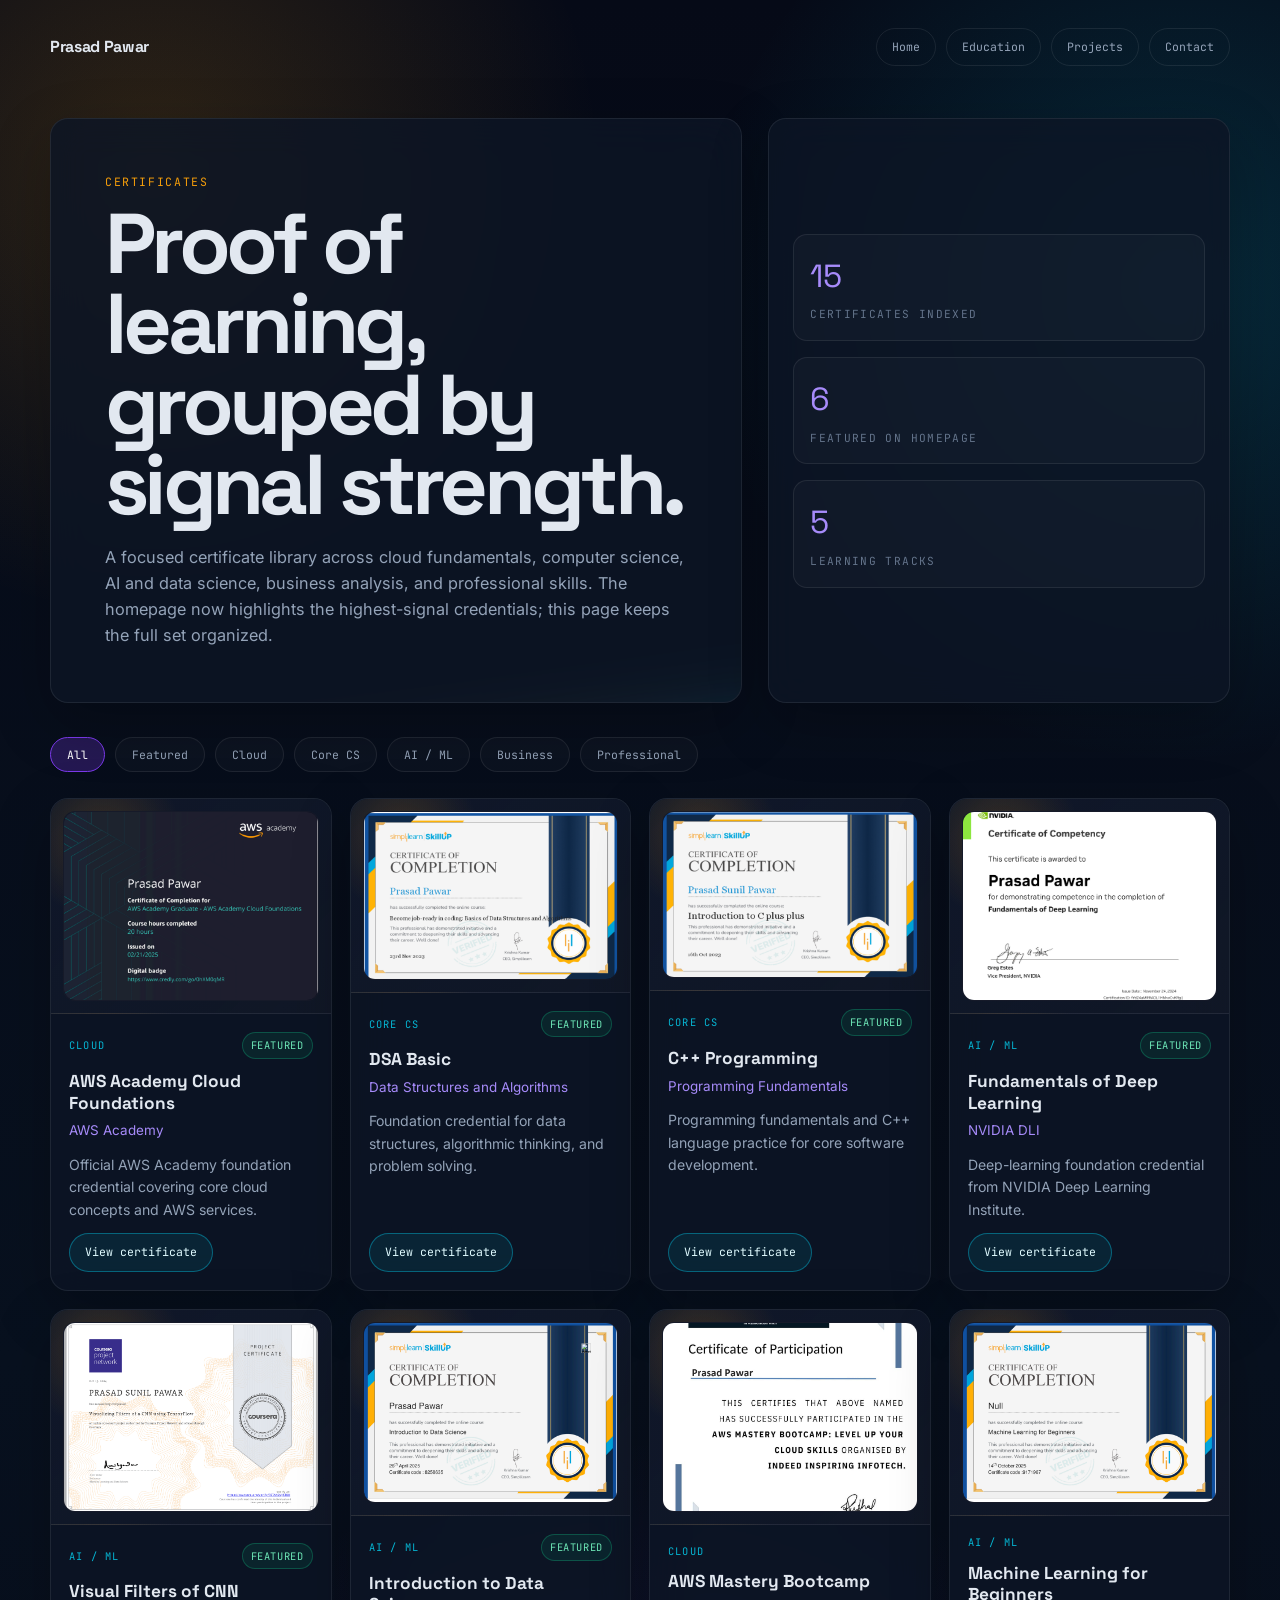
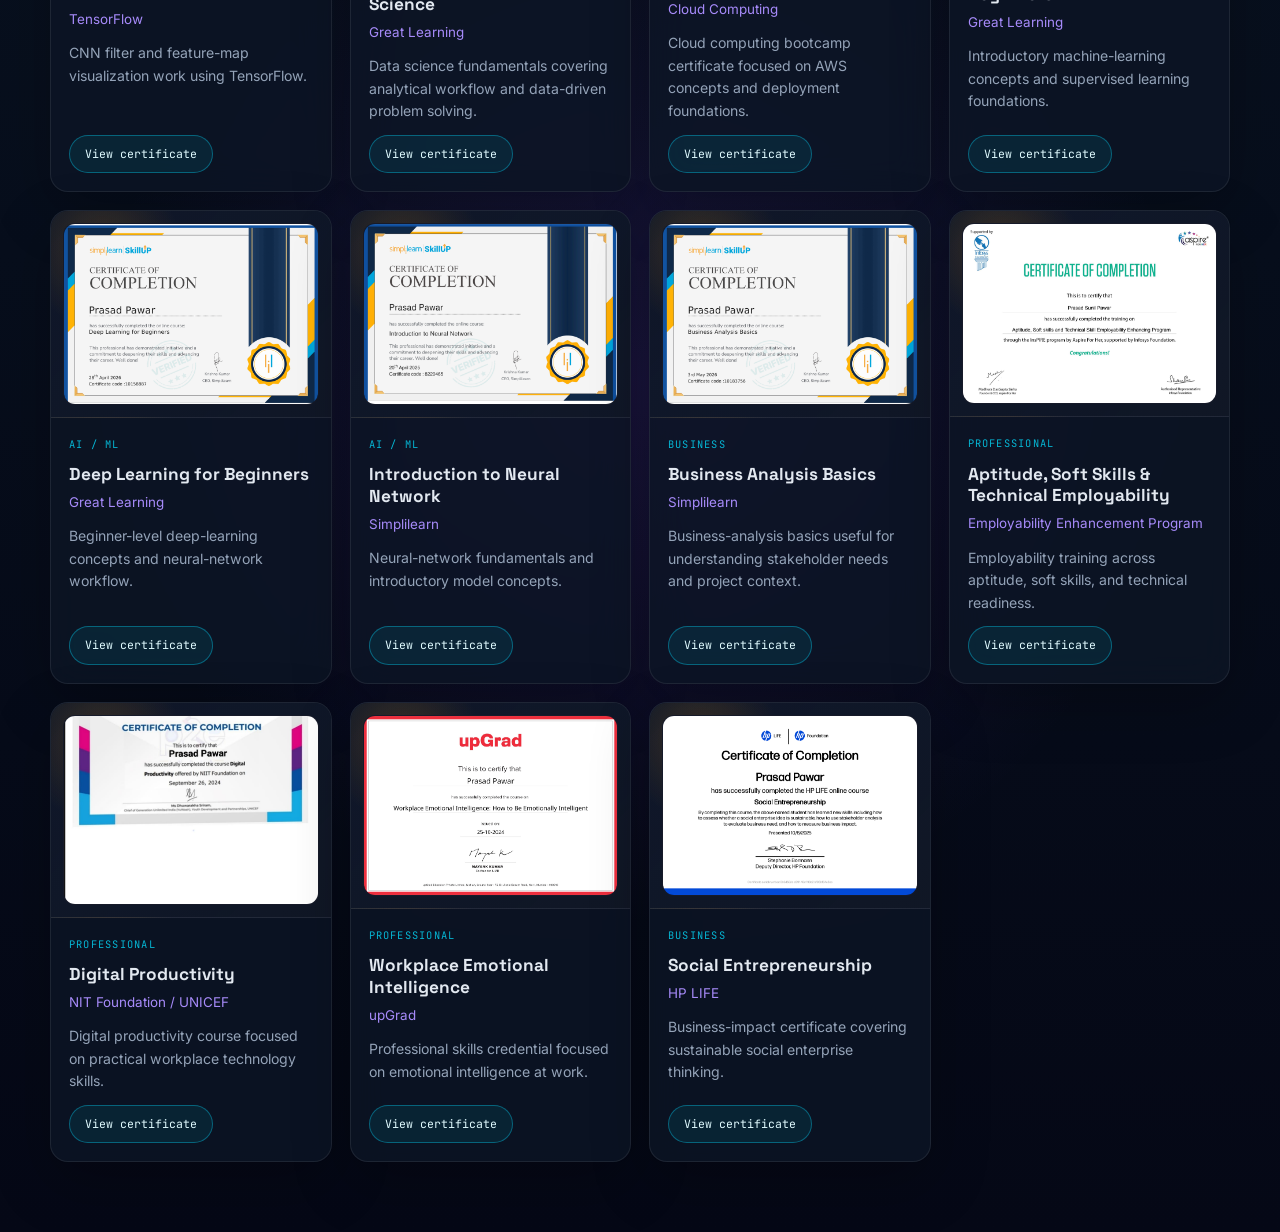
==== certificates.html @ 4bc1b6e7 "Add certificate library and project banner themes" ====
<!DOCTYPE html>
<html lang="en">
<head>
  <meta charset="UTF-8">
  <meta name="viewport" content="width=device-width, initial-scale=1.0">
  <title>Certificates | Prasad Pawar</title>
  <link rel="preconnect" href="https://fonts.googleapis.com">
  <link rel="preconnect" href="https://fonts.gstatic.com" crossorigin>
  <link href="https://fonts.googleapis.com/css2?family=Space+Grotesk:wght@400;500;600;700&family=Inter:wght@300;400;500;600&family=JetBrains+Mono:wght@400;500&display=swap" rel="stylesheet">
  <style>
    *, *::before, *::after { box-sizing: border-box; margin: 0; padding: 0; }

    :root {
      --bg: #060a17;
      --panel: #0d1525;
      --line: rgba(255,255,255,.08);
      --line-strong: rgba(124,58,237,.35);
      --text: #e2e8f0;
      --muted: #94a3b8;
      --quiet: #64748b;
      --primary: #7c3aed;
      --primary-light: #a78bfa;
      --secondary: #06b6d4;
      --accent: #10b981;
      --gold: #f59e0b;
      --font-display: "Space Grotesk", system-ui, sans-serif;
      --font-body: "Inter", system-ui, sans-serif;
      --font-mono: "JetBrains Mono", monospace;
      --radius: 18px;
      --speed: .25s ease;
    }

    body {
      min-height: 100vh;
      font-family: var(--font-body);
      color: var(--text);
      background:
        radial-gradient(circle at 12% 6%, rgba(245,158,11,.17), transparent 28rem),
        radial-gradient(circle at 92% 10%, rgba(6,182,212,.18), transparent 30rem),
        radial-gradient(circle at 50% 70%, rgba(124,58,237,.16), transparent 34rem),
        linear-gradient(180deg, #060a17 0%, #08111f 48%, #050816 100%);
      line-height: 1.6;
    }

    .page {
      width: min(1180px, calc(100% - 32px));
      margin: 0 auto;
      padding: 28px 0 70px;
    }

    .topbar {
      display: flex;
      justify-content: space-between;
      align-items: center;
      gap: 16px;
      margin-bottom: 52px;
    }

    .brand {
      font-family: var(--font-display);
      font-weight: 700;
      letter-spacing: -.02em;
    }

    .nav-actions {
      display: flex;
      flex-wrap: wrap;
      gap: 10px;
      justify-content: flex-end;
    }

    .nav-link,
    .card-link {
      display: inline-flex;
      align-items: center;
      justify-content: center;
      border: 1px solid var(--line);
      border-radius: 999px;
      padding: 9px 15px;
      color: var(--muted);
      text-decoration: none;
      font-family: var(--font-mono);
      font-size: .72rem;
      transition: color var(--speed), border-color var(--speed), background var(--speed), transform var(--speed);
    }

    .nav-link:hover,
    .card-link:hover {
      color: var(--text);
      border-color: var(--secondary);
      background: rgba(6,182,212,.09);
      transform: translateY(-1px);
    }

    .hero {
      display: grid;
      grid-template-columns: minmax(0, 1.2fr) minmax(280px, .8fr);
      gap: 26px;
      align-items: stretch;
      margin-bottom: 34px;
    }

    .hero-card,
    .score-card,
    .cert-card {
      border: 1px solid var(--line);
      background: rgba(13,21,37,.82);
      box-shadow: 0 20px 60px rgba(0,0,0,.24);
      backdrop-filter: blur(18px);
      border-radius: var(--radius);
    }

    .hero-card {
      padding: clamp(26px, 5vw, 54px);
      overflow: hidden;
      position: relative;
    }

    .hero-card::after {
      content: "";
      position: absolute;
      inset: auto -10% -38% 26%;
      height: 180px;
      background: linear-gradient(90deg, rgba(245,158,11,.2), rgba(6,182,212,.16));
      filter: blur(35px);
      transform: rotate(-8deg);
    }

    .eyebrow {
      font-family: var(--font-mono);
      font-size: .72rem;
      letter-spacing: .14em;
      text-transform: uppercase;
      color: var(--gold);
      margin-bottom: 12px;
    }

    h1 {
      font-family: var(--font-display);
      font-size: clamp(2.4rem, 7vw, 5.3rem);
      line-height: .95;
      letter-spacing: -.055em;
      max-width: 760px;
      margin-bottom: 18px;
    }

    .hero-copy {
      position: relative;
      z-index: 1;
      max-width: 760px;
      color: var(--muted);
      font-size: 1.02rem;
    }

    .score-card {
      padding: 24px;
      display: grid;
      align-content: center;
      gap: 16px;
    }

    .score-item {
      display: grid;
      gap: 4px;
      padding: 16px;
      border: 1px solid var(--line);
      border-radius: 14px;
      background: rgba(255,255,255,.025);
    }

    .score-number {
      font-family: var(--font-display);
      font-size: 2rem;
      color: var(--primary-light);
    }

    .score-label {
      font-family: var(--font-mono);
      font-size: .7rem;
      color: var(--quiet);
      text-transform: uppercase;
      letter-spacing: .12em;
    }

    .filters {
      display: flex;
      flex-wrap: wrap;
      gap: 10px;
      margin: 26px 0;
    }

    .filter-btn {
      border: 1px solid var(--line);
      background: rgba(255,255,255,.025);
      color: var(--muted);
      border-radius: 999px;
      padding: 9px 16px;
      cursor: pointer;
      font-family: var(--font-mono);
      font-size: .72rem;
      transition: color var(--speed), border-color var(--speed), background var(--speed);
    }

    .filter-btn:hover,
    .filter-btn.active {
      color: #fff;
      border-color: var(--primary);
      background: rgba(124,58,237,.26);
    }

    .grid {
      display: grid;
      grid-template-columns: repeat(auto-fit, minmax(270px, 1fr));
      gap: 18px;
    }

    .cert-card {
      min-height: 100%;
      overflow: hidden;
      display: flex;
      flex-direction: column;
      transition: transform var(--speed), border-color var(--speed), box-shadow var(--speed);
    }

    .cert-card:hover {
      transform: translateY(-4px);
      border-color: var(--line-strong);
      box-shadow: 0 22px 65px rgba(0,0,0,.34);
    }

    .cert-card.hidden { display: none; }

    .thumb-wrap {
      min-height: 170px;
      border-bottom: 1px solid var(--line);
      background:
        radial-gradient(circle at 18% 18%, rgba(245,158,11,.18), transparent 28%),
        linear-gradient(135deg, rgba(15,23,42,.96), rgba(17,24,39,.82));
      display: grid;
      place-items: center;
      padding: 12px;
    }

    .thumb-wrap img {
      width: 100%;
      max-height: 190px;
      object-fit: cover;
      border-radius: 12px;
      border: 1px solid rgba(255,255,255,.08);
      background: #020617;
    }

    .cert-body {
      padding: 18px;
      display: flex;
      flex: 1;
      flex-direction: column;
      gap: 12px;
    }

    .card-top {
      display: flex;
      align-items: center;
      justify-content: space-between;
      gap: 12px;
    }

    .category,
    .featured-pill {
      font-family: var(--font-mono);
      font-size: .65rem;
      letter-spacing: .12em;
      text-transform: uppercase;
    }

    .category { color: var(--secondary); }

    .featured-pill {
      border: 1px solid rgba(16,185,129,.32);
      background: rgba(16,185,129,.1);
      color: #6ee7b7;
      border-radius: 999px;
      padding: 4px 8px;
      letter-spacing: .06em;
    }

    h2 {
      font-family: var(--font-display);
      font-size: 1.08rem;
      line-height: 1.25;
    }

    .issuer {
      color: var(--primary-light);
      font-size: .84rem;
      margin-top: -6px;
    }

    .desc {
      color: var(--muted);
      font-size: .88rem;
      flex: 1;
    }

    .card-link.primary {
      width: fit-content;
      color: #e0fbff;
      border-color: rgba(6,182,212,.45);
      background: rgba(6,182,212,.1);
    }

    @media (max-width: 820px) {
      .hero { grid-template-columns: 1fr; }
      .topbar { align-items: flex-start; flex-direction: column; }
      .nav-actions { justify-content: flex-start; }
    }
  </style>
</head>
<body>
  <main class="page">
    <header class="topbar">
      <div class="brand">Prasad Pawar</div>
      <nav class="nav-actions" aria-label="Certificate navigation">
        <a class="nav-link" href="index.html">Home</a>
        <a class="nav-link" href="index.html#education">Education</a>
        <a class="nav-link" href="projects.html">Projects</a>
        <a class="nav-link" href="index.html#contact">Contact</a>
      </nav>
    </header>

    <section class="hero">
      <div class="hero-card">
        <p class="eyebrow">Certificates</p>
        <h1>Proof of learning, grouped by signal strength.</h1>
        <p class="hero-copy">
          A focused certificate library across cloud fundamentals, computer science,
          AI and data science, business analysis, and professional skills. The homepage
          now highlights the highest-signal credentials; this page keeps the full set organized.
        </p>
      </div>
      <aside class="score-card" aria-label="Certificate summary">
        <div class="score-item">
          <div class="score-number">15</div>
          <div class="score-label">Certificates indexed</div>
        </div>
        <div class="score-item">
          <div class="score-number">6</div>
          <div class="score-label">Featured on homepage</div>
        </div>
        <div class="score-item">
          <div class="score-number">5</div>
          <div class="score-label">Learning tracks</div>
        </div>
      </aside>
    </section>

    <div class="filters" aria-label="Certificate filters">
      <button class="filter-btn active" data-filter="all">All</button>
      <button class="filter-btn" data-filter="featured">Featured</button>
      <button class="filter-btn" data-filter="cloud">Cloud</button>
      <button class="filter-btn" data-filter="core">Core CS</button>
      <button class="filter-btn" data-filter="ai">AI / ML</button>
      <button class="filter-btn" data-filter="business">Business</button>
      <button class="filter-btn" data-filter="professional">Professional</button>
    </div>

    <section class="grid" id="certificateGrid" aria-label="All certificates"></section>
  </main>

  <script>
    const certificates = [
      {
        title: "AWS Academy Cloud Foundations",
        issuer: "AWS Academy",
        category: "Cloud",
        track: "cloud",
        featured: true,
        image: "portfolio-assets/certificates/aws-academy-cloud-foundations.png",
        href: "portfolio-assets/certificates/aws-academy-cloud-foundations.pdf",
        desc: "Official AWS Academy foundation credential covering core cloud concepts and AWS services."
      },
      {
        title: "DSA Basic",
        issuer: "Data Structures and Algorithms",
        category: "Core CS",
        track: "core",
        featured: true,
        image: "portfolio-assets/cert-dsa-basic.png",
        href: "portfolio-assets/cert-dsa-basic.png",
        desc: "Foundation credential for data structures, algorithmic thinking, and problem solving."
      },
      {
        title: "C++ Programming",
        issuer: "Programming Fundamentals",
        category: "Core CS",
        track: "core",
        featured: true,
        image: "portfolio-assets/cert-cpp.png",
        href: "portfolio-assets/cert-cpp.png",
        desc: "Programming fundamentals and C++ language practice for core software development."
      },
      {
        title: "Fundamentals of Deep Learning",
        issuer: "NVIDIA DLI",
        category: "AI / ML",
        track: "ai",
        featured: true,
        image: "portfolio-assets/Fundamentals_of_Deep_Learning.png",
        href: "portfolio-assets/Fundamentals_of_Deep_Learning.png",
        desc: "Deep-learning foundation credential from NVIDIA Deep Learning Institute."
      },
      {
        title: "Visual Filters of CNN",
        issuer: "TensorFlow",
        category: "AI / ML",
        track: "ai",
        featured: true,
        image: "portfolio-assets/Visual_Filters_CNN_using_Tensorflow.png",
        href: "portfolio-assets/Visual_Filters_CNN_using_Tensorflow.png",
        desc: "CNN filter and feature-map visualization work using TensorFlow."
      },
      {
        title: "Introduction to Data Science",
        issuer: "Great Learning",
        category: "AI / ML",
        track: "ai",
        featured: true,
        image: "portfolio-assets/certificates/introduction-to-data-science.png",
        href: "portfolio-assets/certificates/introduction-to-data-science.pdf",
        desc: "Data science fundamentals covering analytical workflow and data-driven problem solving."
      },
      {
        title: "AWS Mastery Bootcamp",
        issuer: "Cloud Computing",
        category: "Cloud",
        track: "cloud",
        image: "portfolio-assets/cert-aws-mastery.jpg",
        href: "portfolio-assets/cert-aws-mastery.jpg",
        desc: "Cloud computing bootcamp certificate focused on AWS concepts and deployment foundations."
      },
      {
        title: "Machine Learning for Beginners",
        issuer: "Great Learning",
        category: "AI / ML",
        track: "ai",
        image: "portfolio-assets/certificates/machine-learning-for-beginners.png",
        href: "portfolio-assets/certificates/machine-learning-for-beginners.pdf",
        desc: "Introductory machine-learning concepts and supervised learning foundations."
      },
      {
        title: "Deep Learning for Beginners",
        issuer: "Great Learning",
        category: "AI / ML",
        track: "ai",
        image: "portfolio-assets/certificates/deep-learning-for-beginners.png",
        href: "portfolio-assets/certificates/deep-learning-for-beginners.pdf",
        desc: "Beginner-level deep-learning concepts and neural-network workflow."
      },
      {
        title: "Introduction to Neural Network",
        issuer: "Simplilearn",
        category: "AI / ML",
        track: "ai",
        image: "portfolio-assets/certificates/introduction-to-neural-network.png",
        href: "portfolio-assets/certificates/introduction-to-neural-network.pdf",
        desc: "Neural-network fundamentals and introductory model concepts."
      },
      {
        title: "Business Analysis Basics",
        issuer: "Simplilearn",
        category: "Business",
        track: "business",
        image: "portfolio-assets/certificates/business-analysis-basics.png",
        href: "portfolio-assets/certificates/business-analysis-basics.pdf",
        desc: "Business-analysis basics useful for understanding stakeholder needs and project context."
      },
      {
        title: "Aptitude, Soft Skills & Technical Employability",
        issuer: "Employability Enhancement Program",
        category: "Professional",
        track: "professional",
        image: "portfolio-assets/certificates/soft-skills-technical-employability.png",
        href: "portfolio-assets/certificates/soft-skills-technical-employability.pdf",
        desc: "Employability training across aptitude, soft skills, and technical readiness."
      },
      {
        title: "Digital Productivity",
        issuer: "NIT Foundation / UNICEF",
        category: "Professional",
        track: "professional",
        image: "portfolio-assets/certificates/digital-productivity.png",
        href: "portfolio-assets/certificates/digital-productivity.pdf",
        desc: "Digital productivity course focused on practical workplace technology skills."
      },
      {
        title: "Workplace Emotional Intelligence",
        issuer: "upGrad",
        category: "Professional",
        track: "professional",
        image: "portfolio-assets/certificates/workplace-emotional-intelligence.jpg",
        href: "portfolio-assets/certificates/workplace-emotional-intelligence.jpg",
        desc: "Professional skills credential focused on emotional intelligence at work."
      },
      {
        title: "Social Entrepreneurship",
        issuer: "HP LIFE",
        category: "Business",
        track: "business",
        image: "portfolio-assets/certificates/social-entrepreneurship.png",
        href: "portfolio-assets/certificates/social-entrepreneurship.pdf",
        desc: "Business-impact certificate covering sustainable social enterprise thinking."
      }
    ];

    const grid = document.getElementById("certificateGrid");

    function renderCertificates(filter = "all") {
      grid.innerHTML = certificates.map(cert => {
        const hidden = filter === "all"
          ? ""
          : filter === "featured"
            ? cert.featured ? "" : " hidden"
            : cert.track === filter ? "" : " hidden";
        return `
          <article class="cert-card${hidden}" data-track="${cert.track}">
            <div class="thumb-wrap">
              <img src="${cert.image}" alt="${cert.title} certificate">
            </div>
            <div class="cert-body">
              <div class="card-top">
                <span class="category">${cert.category}</span>
                ${cert.featured ? `<span class="featured-pill">Featured</span>` : ""}
              </div>
              <h2>${cert.title}</h2>
              <div class="issuer">${cert.issuer}</div>
              <p class="desc">${cert.desc}</p>
              <a class="card-link primary" href="${cert.href}" target="_blank" rel="noopener">View certificate</a>
            </div>
          </article>
        `;
      }).join("");
    }

    renderCertificates();

    document.querySelectorAll(".filter-btn").forEach(button => {
      button.addEventListener("click", () => {
        document.querySelectorAll(".filter-btn").forEach(item => item.classList.remove("active"));
        button.classList.add("active");
        renderCertificates(button.dataset.filter);
      });
    });
  </script>
</body>
</html>
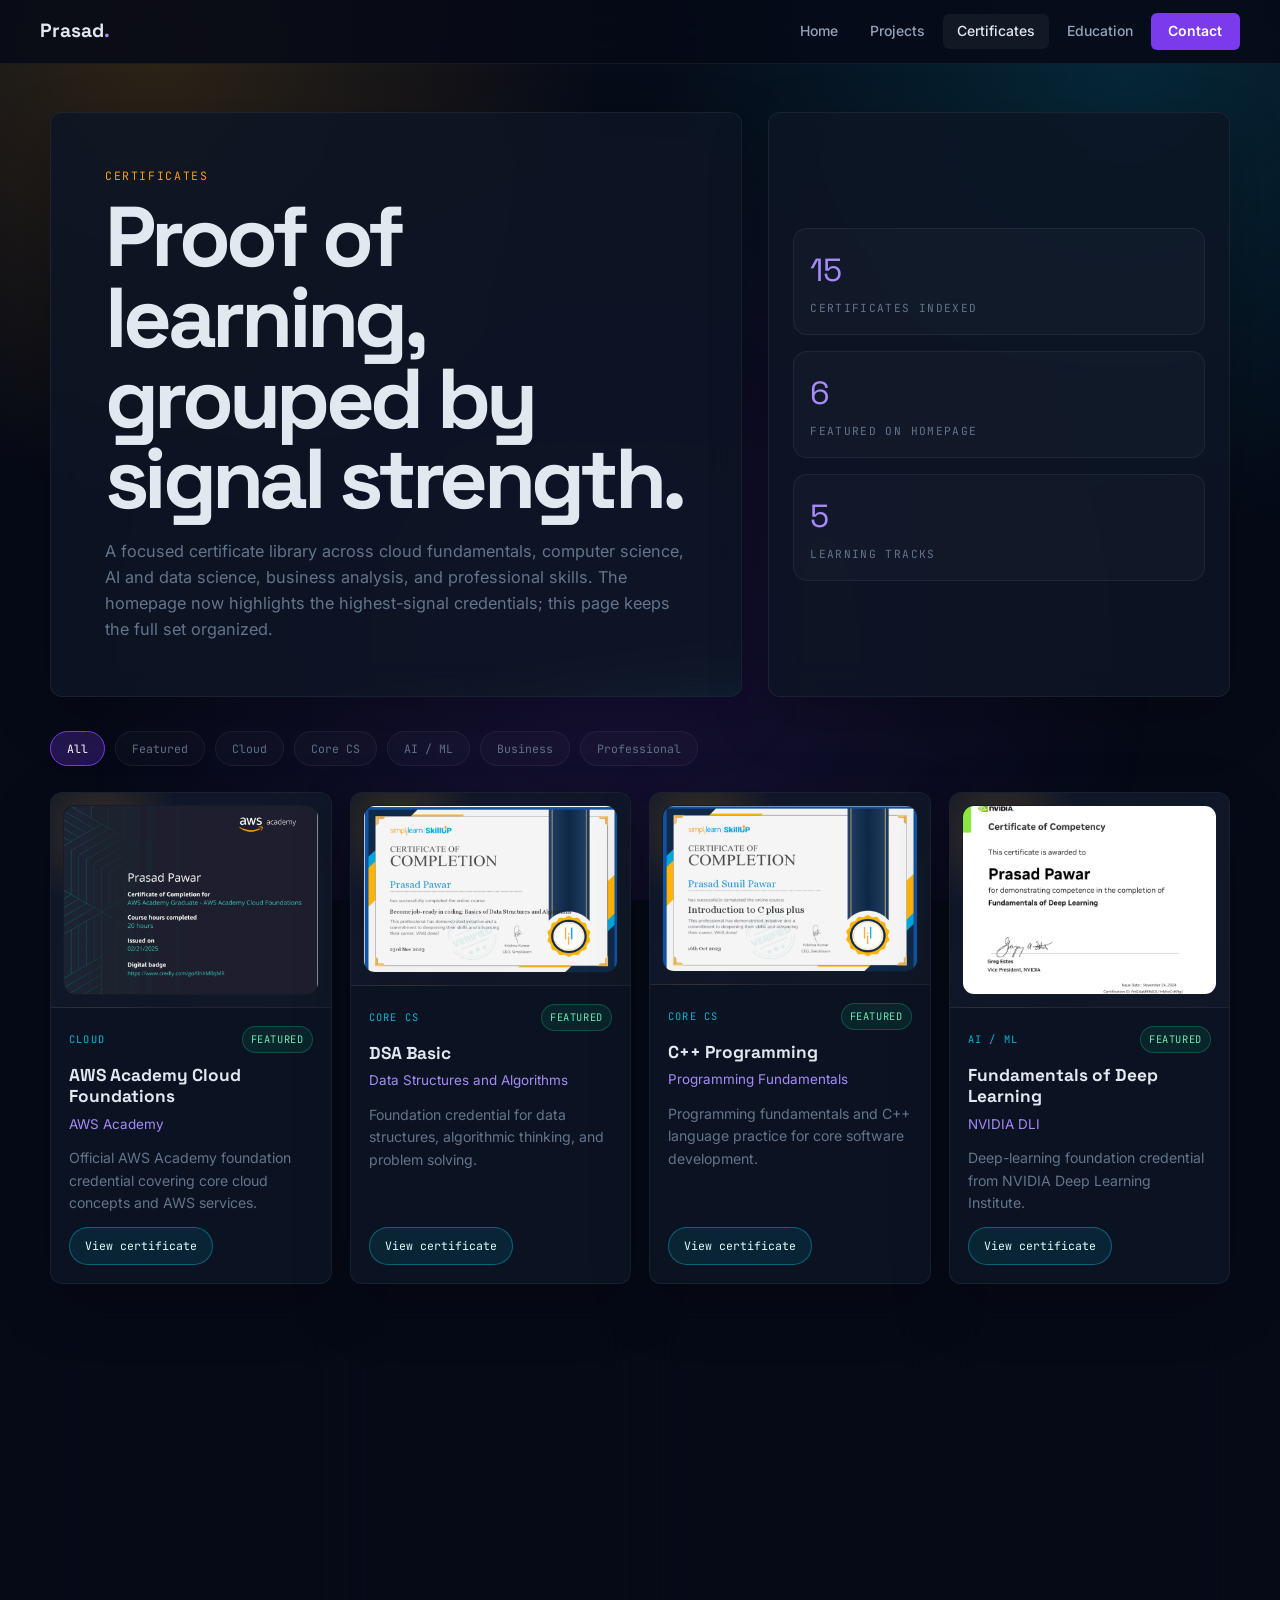
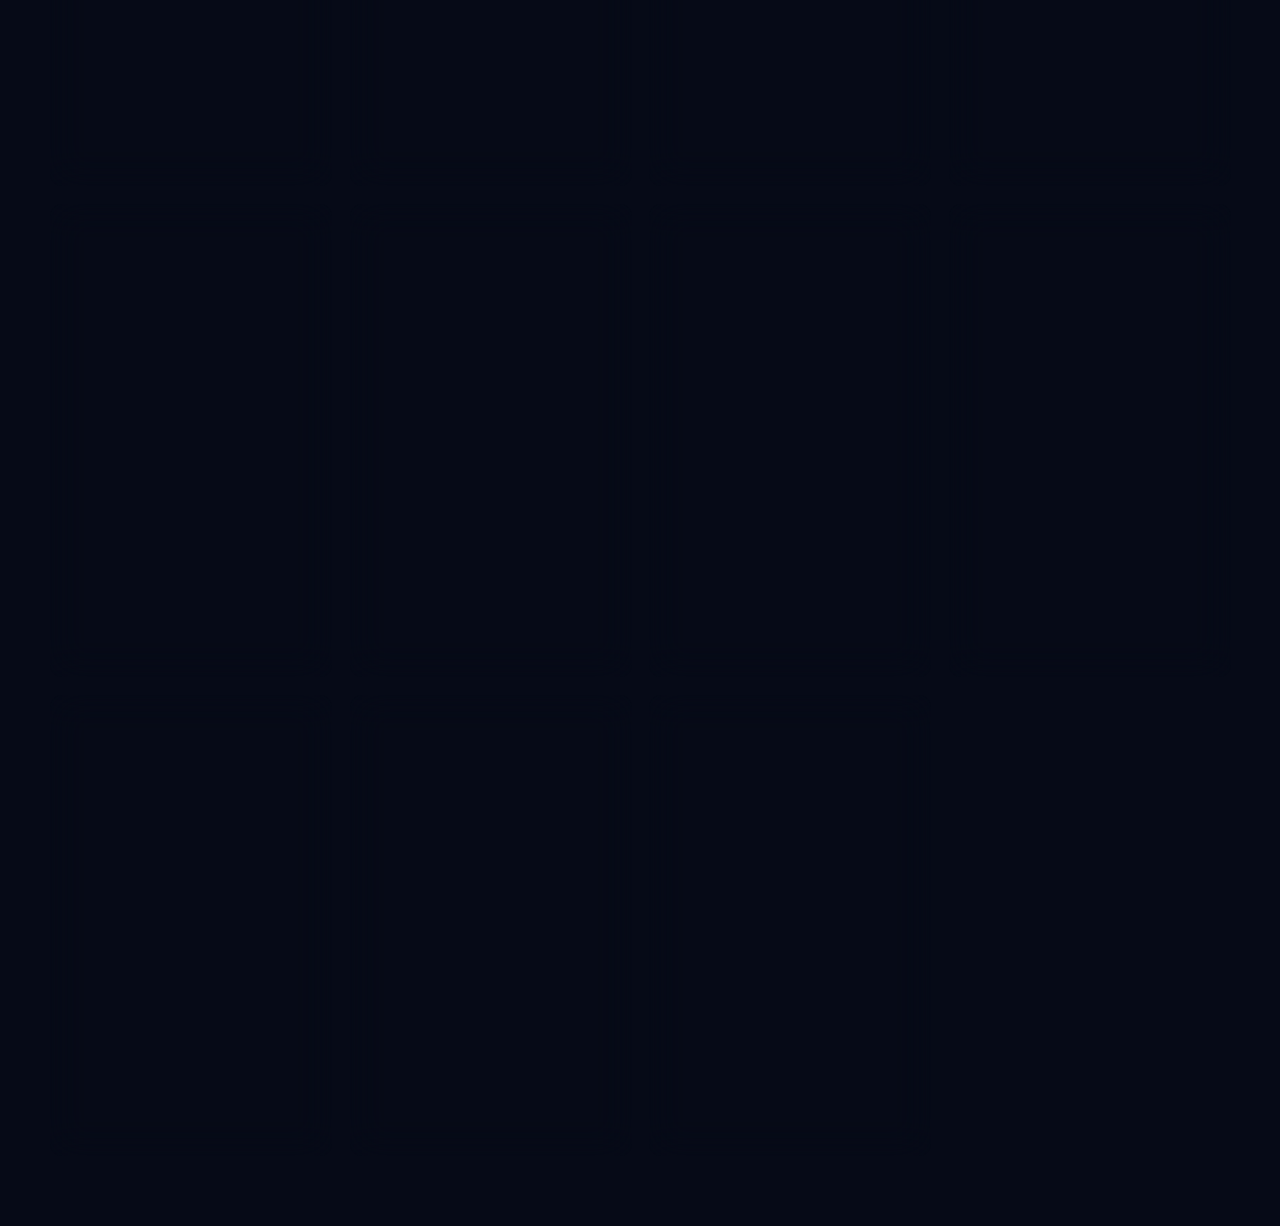
==== commit e7fa6d56: "Refine portfolio pages and featured projects" ====
--- a/certificates.html
+++ b/certificates.html
@@ -11,41 +11,123 @@
     *, *::before, *::after { box-sizing: border-box; margin: 0; padding: 0; }
 
     :root {
-      --bg: #060a17;
-      --panel: #0d1525;
-      --line: rgba(255,255,255,.08);
-      --line-strong: rgba(124,58,237,.35);
+      --bg: #060A17;
+      --bg-card: #0D1525;
+      --bg-card-hover: #121e35;
+      --border: rgba(124,58,237,0.25);
+      --border-subtle: rgba(255,255,255,0.06);
+      --panel: var(--bg-card);
+      --line: var(--border-subtle);
+      --line-strong: var(--border);
       --text: #e2e8f0;
-      --muted: #94a3b8;
+      --muted: #64748b;
+      --muted-light: #94a3b8;
       --quiet: #64748b;
       --primary: #7c3aed;
       --primary-light: #a78bfa;
+      --primary-glow: rgba(124,58,237,0.35);
       --secondary: #06b6d4;
+      --secondary-glow: rgba(6,182,212,0.3);
       --accent: #10b981;
+      --accent-glow: rgba(16,185,129,0.3);
       --gold: #f59e0b;
       --font-display: "Space Grotesk", system-ui, sans-serif;
       --font-body: "Inter", system-ui, sans-serif;
       --font-mono: "JetBrains Mono", monospace;
-      --radius: 18px;
-      --speed: .25s ease;
+      --font-d: var(--font-display);
+      --font-b: var(--font-body);
+      --font-m: var(--font-mono);
+      --r: 12px;
+      --r-sm: 6px;
+      --tr: 0.3s cubic-bezier(0.4,0,0.2,1);
+      --radius: var(--r);
+      --speed: var(--tr);
     }
 
     body {
       min-height: 100vh;
       font-family: var(--font-body);
       color: var(--text);
+      background: var(--bg);
+      line-height: 1.6;
+      overflow-x: hidden;
+      position: relative;
+    }
+
+    body::before {
+      content: "";
+      position: fixed;
+      inset: 0;
+      pointer-events: none;
       background:
-        radial-gradient(circle at 12% 6%, rgba(245,158,11,.17), transparent 28rem),
-        radial-gradient(circle at 92% 10%, rgba(6,182,212,.18), transparent 30rem),
-        radial-gradient(circle at 50% 70%, rgba(124,58,237,.16), transparent 34rem),
-        linear-gradient(180deg, #060a17 0%, #08111f 48%, #050816 100%);
-      line-height: 1.6;
+        radial-gradient(circle at 12% 6%, rgba(245,158,11,.16), transparent 28rem),
+        radial-gradient(circle at 88% 8%, rgba(6,182,212,.16), transparent 30rem),
+        radial-gradient(circle at 48% 72%, rgba(124,58,237,.14), transparent 34rem),
+        linear-gradient(180deg, rgba(8,17,31,.34), transparent 52%);
     }
 
     .page {
       width: min(1180px, calc(100% - 32px));
       margin: 0 auto;
-      padding: 28px 0 70px;
+      padding: 112px 0 70px;
+      position: relative;
+      z-index: 1;
+    }
+
+    .site-nav {
+      position: fixed;
+      top: 0;
+      left: 0;
+      right: 0;
+      z-index: 100;
+      height: 64px;
+      padding: 0 2.5rem;
+      display: flex;
+      align-items: center;
+      justify-content: space-between;
+      background: rgba(6,10,23,0.85);
+      backdrop-filter: blur(20px);
+      border-bottom: 1px solid var(--border-subtle);
+    }
+
+    .nav-logo {
+      font-family: var(--font-display);
+      font-weight: 700;
+      font-size: 1.2rem;
+      color: var(--text);
+      text-decoration: none;
+    }
+
+    .nav-logo span { color: var(--primary-light); }
+
+    .site-links {
+      display: flex;
+      align-items: center;
+      gap: .25rem;
+      min-width: 0;
+    }
+
+    .site-links a {
+      font-size: .875rem;
+      font-weight: 500;
+      color: var(--muted-light);
+      text-decoration: none;
+      padding: .4rem .875rem;
+      border-radius: var(--r-sm);
+      transition: color var(--tr), background var(--tr), transform var(--tr);
+    }
+
+    .site-links a:hover,
+    .site-links a.active {
+      color: var(--text);
+      background: rgba(255,255,255,0.05);
+    }
+
+    .site-links .site-cta {
+      background: var(--primary);
+      color: #fff;
+      padding: .45rem 1.1rem;
+      font-weight: 600;
     }
 
     .topbar {
@@ -104,7 +186,7 @@
     .score-card,
     .cert-card {
       border: 1px solid var(--line);
-      background: rgba(13,21,37,.82);
+      background: rgba(13,21,37,.86);
       box-shadow: 0 20px 60px rgba(0,0,0,.24);
       backdrop-filter: blur(18px);
       border-radius: var(--radius);
@@ -311,23 +393,32 @@
 
     @media (max-width: 820px) {
       .hero { grid-template-columns: 1fr; }
-      .topbar { align-items: flex-start; flex-direction: column; }
-      .nav-actions { justify-content: flex-start; }
+      .site-nav { padding: 0 1.25rem; }
+      .site-links {
+        gap: .1rem;
+        overflow-x: auto;
+        justify-content: flex-start;
+      }
+      .site-links a {
+        white-space: nowrap;
+        padding: .35rem .65rem;
+        font-size: .78rem;
+      }
     }
   </style>
 </head>
 <body>
+  <nav class="site-nav" aria-label="Portfolio navigation">
+    <a class="nav-logo" href="index.html">Prasad<span>.</span></a>
+    <div class="site-links">
+      <a href="index.html">Home</a>
+      <a href="projects.html">Projects</a>
+      <a class="active" href="certificates.html">Certificates</a>
+      <a href="index.html#education">Education</a>
+      <a href="index.html#contact" class="site-cta">Contact</a>
+    </div>
+  </nav>
   <main class="page">
-    <header class="topbar">
-      <div class="brand">Prasad Pawar</div>
-      <nav class="nav-actions" aria-label="Certificate navigation">
-        <a class="nav-link" href="index.html">Home</a>
-        <a class="nav-link" href="index.html#education">Education</a>
-        <a class="nav-link" href="projects.html">Projects</a>
-        <a class="nav-link" href="index.html#contact">Contact</a>
-      </nav>
-    </header>
-
     <section class="hero">
       <div class="hero-card">
         <p class="eyebrow">Certificates</p>
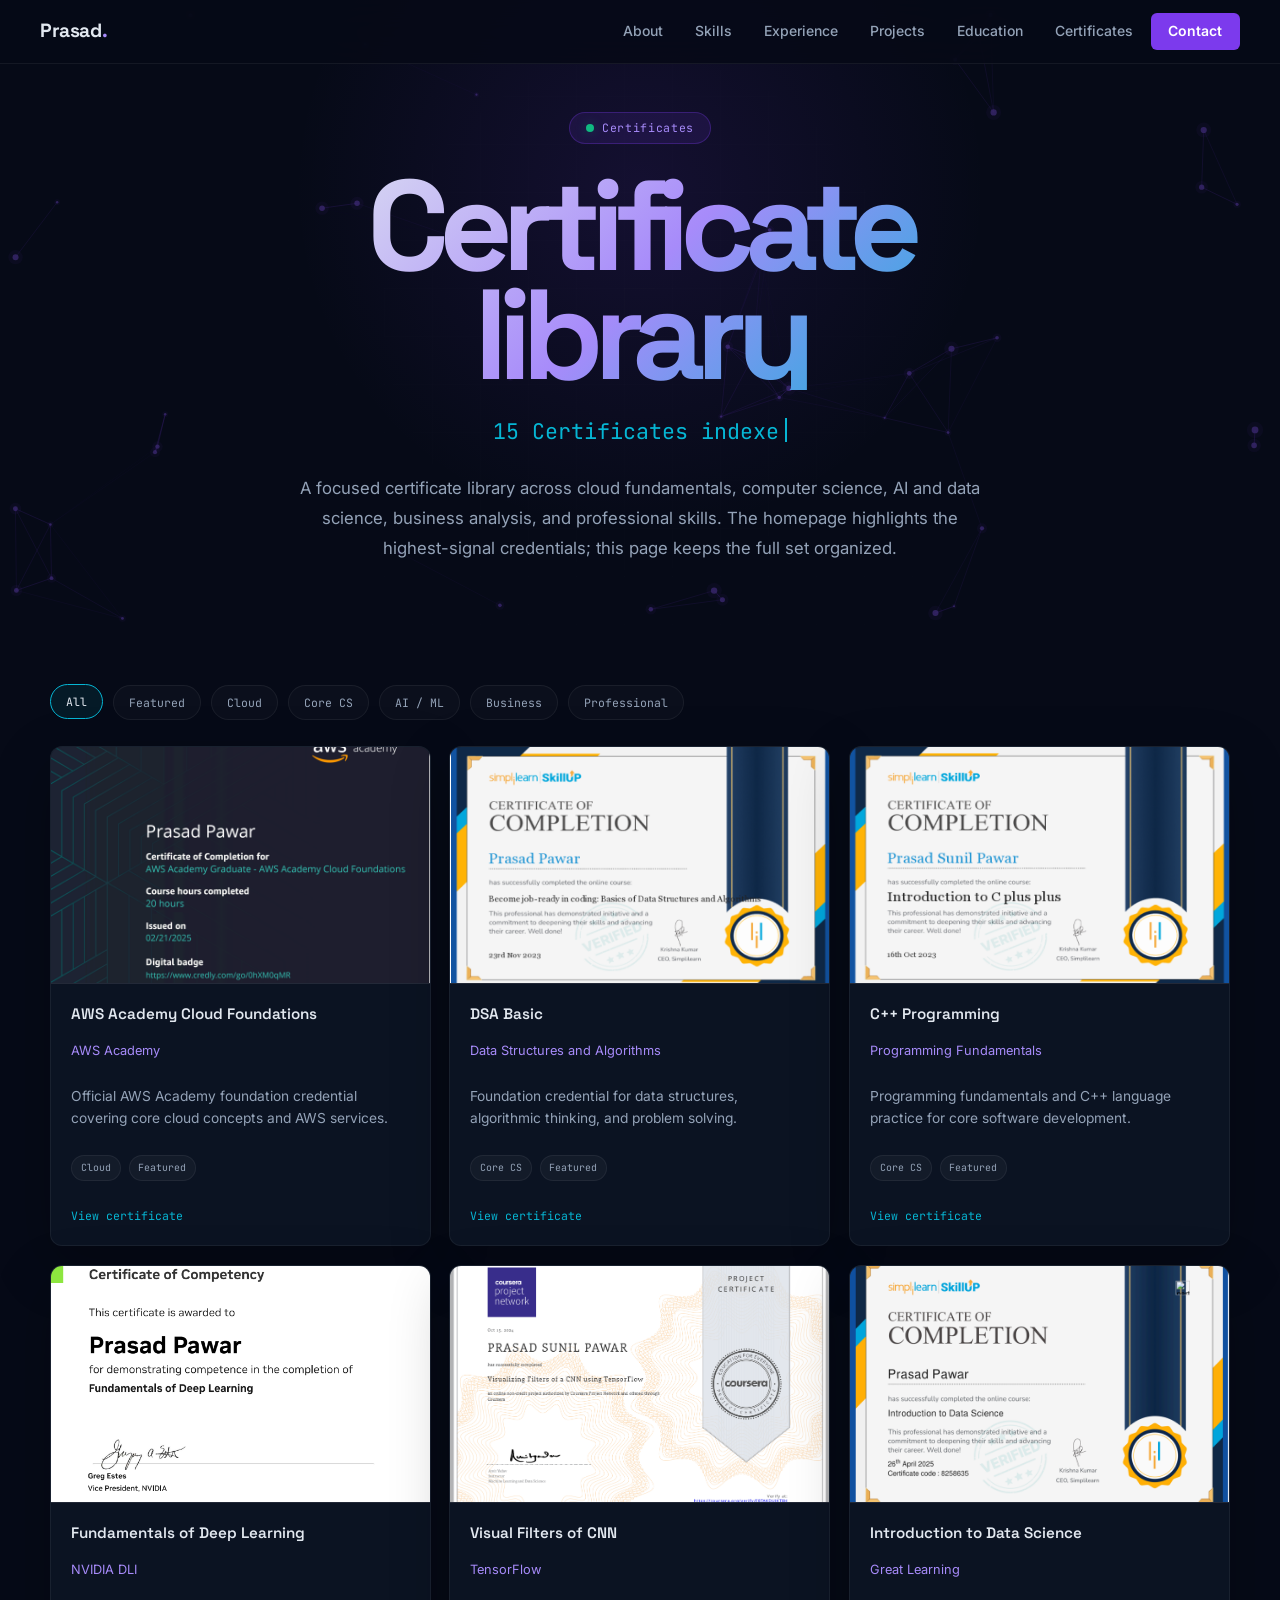
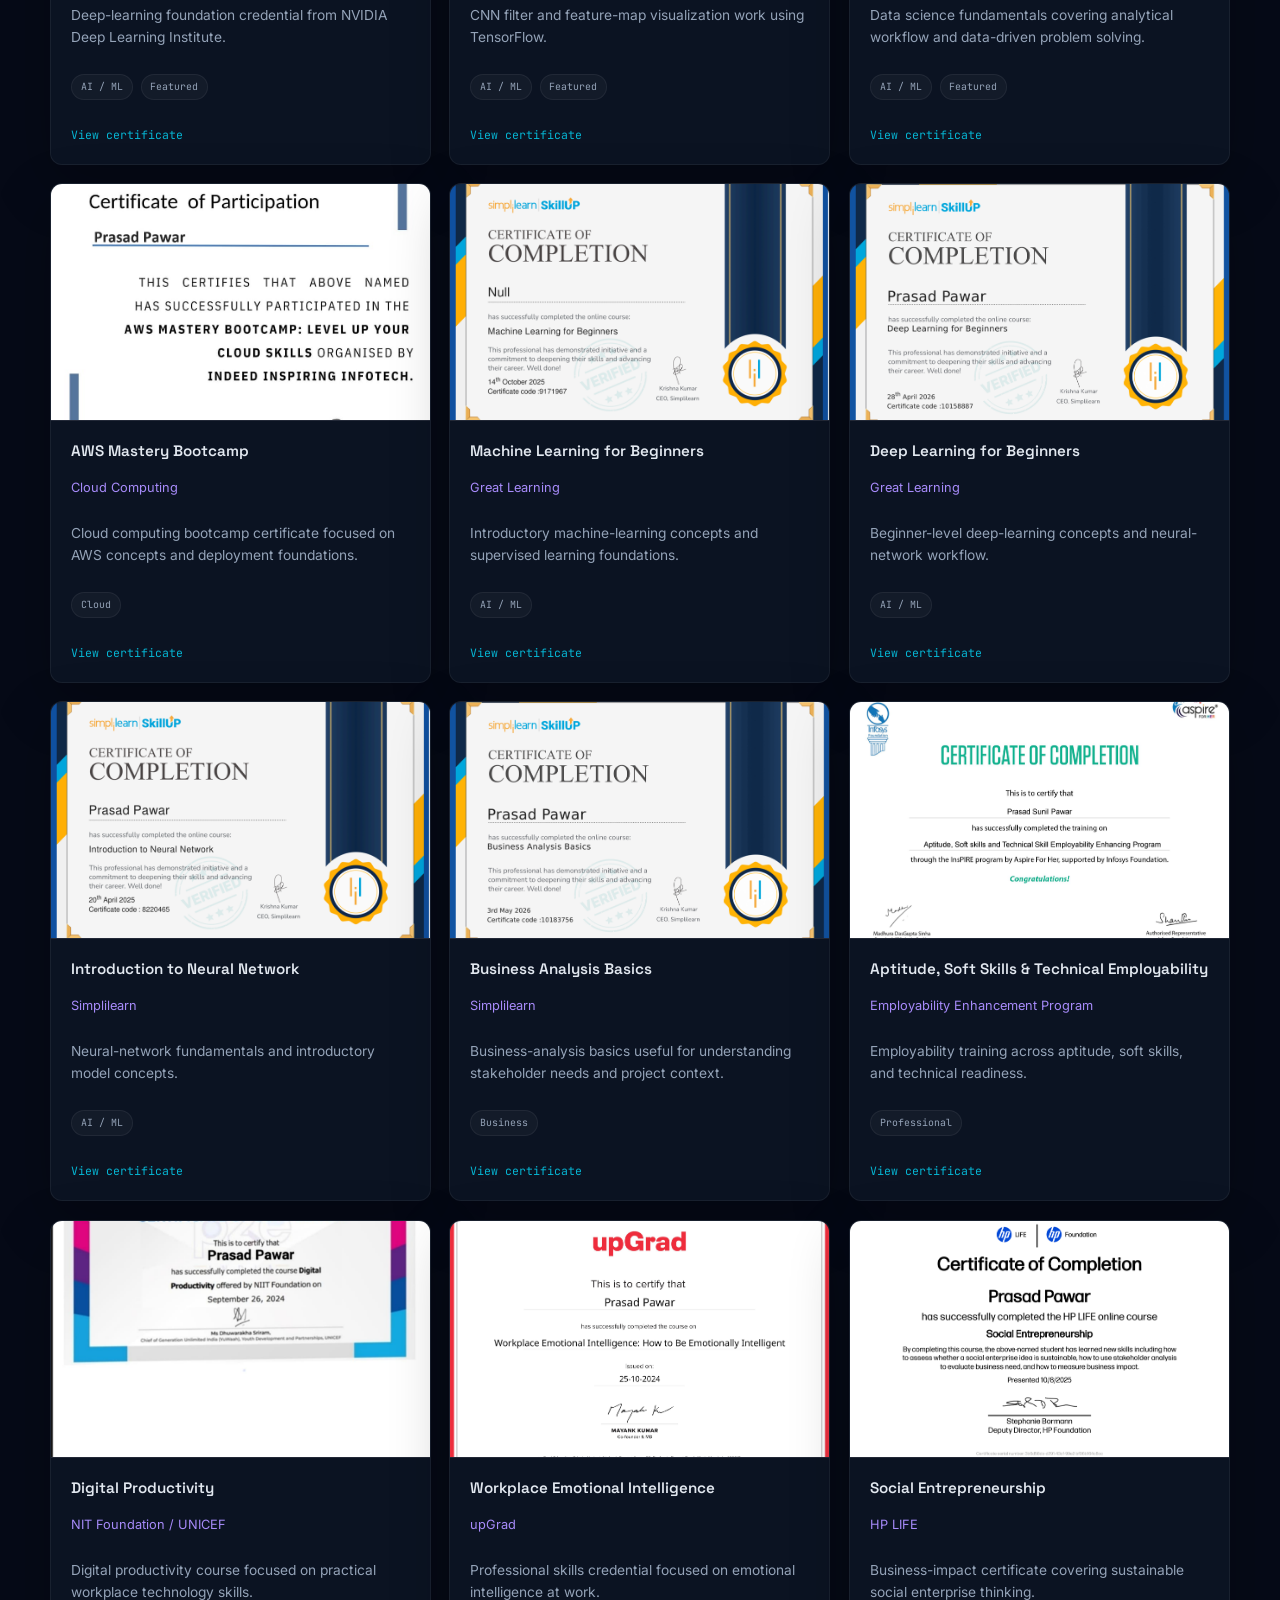
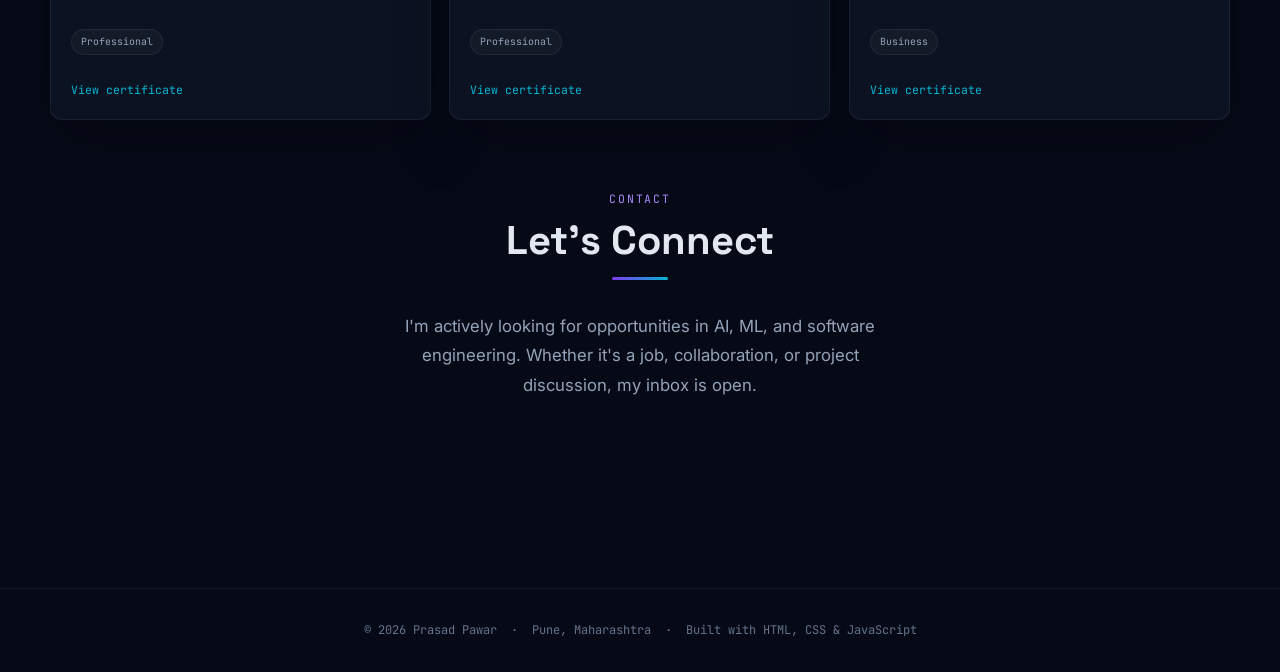
==== commit 8e7b97b0: "Refine portfolio pages and interactions" ====
--- a/certificates.html
+++ b/certificates.html
@@ -391,6 +391,82 @@
       background: rgba(6,182,212,.1);
     }
 
+    .contact-footer {
+      width: min(1180px, calc(100% - 32px));
+      margin: 0 auto;
+      padding: 26px 0 42px;
+      text-align: center;
+      position: relative;
+      z-index: 1;
+    }
+
+    .footer-panel {
+      border: 1px solid var(--line);
+      border-radius: var(--radius);
+      background: rgba(13,21,37,.86);
+      box-shadow: 0 20px 60px rgba(0,0,0,.24);
+      backdrop-filter: blur(18px);
+      padding: clamp(24px, 4vw, 42px);
+    }
+
+    .footer-eyebrow {
+      font-family: var(--font-mono);
+      font-size: .72rem;
+      letter-spacing: .14em;
+      text-transform: uppercase;
+      color: var(--gold);
+      margin-bottom: 8px;
+    }
+
+    .footer-title {
+      font-family: var(--font-display);
+      font-size: clamp(1.8rem, 4vw, 3rem);
+      line-height: 1;
+      letter-spacing: -.055em;
+      margin-bottom: 12px;
+    }
+
+    .footer-copy {
+      max-width: 620px;
+      margin: 0 auto 20px;
+      color: var(--muted-light);
+    }
+
+    .footer-links {
+      display: flex;
+      flex-wrap: wrap;
+      justify-content: center;
+      gap: 10px;
+    }
+
+    .footer-link {
+      display: inline-flex;
+      align-items: center;
+      justify-content: center;
+      border: 1px solid var(--line);
+      border-radius: 999px;
+      padding: 9px 15px;
+      color: var(--muted-light);
+      text-decoration: none;
+      font-family: var(--font-mono);
+      font-size: .72rem;
+      transition: color var(--speed), border-color var(--speed), background var(--speed), transform var(--speed);
+    }
+
+    .footer-link:hover {
+      color: var(--text);
+      border-color: var(--secondary);
+      background: rgba(6,182,212,.09);
+      transform: translateY(-1px);
+    }
+
+    .footer-note {
+      margin-top: 20px;
+      color: var(--quiet);
+      font-family: var(--font-mono);
+      font-size: .68rem;
+    }
+
     @media (max-width: 820px) {
       .hero { grid-template-columns: 1fr; }
       .site-nav { padding: 0 1.25rem; }
@@ -406,46 +482,38 @@
       }
     }
   </style>
+  <link rel="stylesheet" href="portfolio-assets/site.css">
 </head>
 <body>
   <nav class="site-nav" aria-label="Portfolio navigation">
     <a class="nav-logo" href="index.html">Prasad<span>.</span></a>
     <div class="site-links">
-      <a href="index.html">Home</a>
-      <a href="projects.html">Projects</a>
-      <a class="active" href="certificates.html">Certificates</a>
+      <a href="index.html#about">About</a>
+      <a href="index.html#skills">Skills</a>
+      <a href="index.html#experience">Experience</a>
+      <a href="index.html#projects">Projects</a>
       <a href="index.html#education">Education</a>
-      <a href="index.html#contact" class="site-cta">Contact</a>
+      <a href="index.html#certifications">Certificates</a>
+      <a href="#contact" class="site-cta">Contact</a>
     </div>
   </nav>
-  <main class="page">
-    <section class="hero">
-      <div class="hero-card">
-        <p class="eyebrow">Certificates</p>
-        <h1>Proof of learning, grouped by signal strength.</h1>
-        <p class="hero-copy">
-          A focused certificate library across cloud fundamentals, computer science,
-          AI and data science, business analysis, and professional skills. The homepage
-          now highlights the highest-signal credentials; this page keeps the full set organized.
-        </p>
-      </div>
-      <aside class="score-card" aria-label="Certificate summary">
-        <div class="score-item">
-          <div class="score-number">15</div>
-          <div class="score-label">Certificates indexed</div>
-        </div>
-        <div class="score-item">
-          <div class="score-number">6</div>
-          <div class="score-label">Featured on homepage</div>
-        </div>
-        <div class="score-item">
-          <div class="score-number">5</div>
-          <div class="score-label">Learning tracks</div>
-        </div>
-      </aside>
-    </section>
-
-    <div class="filters" aria-label="Certificate filters">
+
+  <section class="profile-hero" aria-label="Certificate library introduction" data-phrases="15 Certificates indexed|6 Featured on homepage|5 Learning tracks">
+    <canvas class="profile-neural-canvas" aria-hidden="true"></canvas>
+    <div class="hero-content">
+      <div class="hero-badge"><span class="dot"></span>Certificates</div>
+      <h1 class="hero-name">Certificate library</h1>
+      <p class="hero-role"><span class="page-typewriter"></span><span class="cursor"></span></p>
+      <p class="hero-desc">
+        A focused certificate library across cloud fundamentals, computer science, AI and data science,
+        business analysis, and professional skills. The homepage highlights the highest-signal credentials;
+        this page keeps the full set organized.
+      </p>
+    </div>
+  </section>
+
+  <main class="page page-after-profile">
+    <div class="filters fi" aria-label="Certificate filters">
       <button class="filter-btn active" data-filter="all">All</button>
       <button class="filter-btn" data-filter="featured">Featured</button>
       <button class="filter-btn" data-filter="cloud">Cloud</button>
@@ -458,6 +526,41 @@
     <section class="grid" id="certificateGrid" aria-label="All certificates"></section>
   </main>
 
+  <div class="section-wrap" id="contact" style="padding-top: 0; text-align: center;">
+    <p class="section-eyebrow fi" style="justify-content: center; display: flex;">Contact</p>
+    <h2 class="section-title fi">Let's Connect</h2>
+    <div class="section-bar fi" style="margin: 0.875rem auto 2rem;"></div>
+
+    <p class="contact-desc fi">
+      I'm actively looking for opportunities in AI, ML, and software engineering.
+      Whether it's a job, collaboration, or project discussion, my inbox is open.
+    </p>
+
+    <div class="contact-links fi">
+      <a href="mailto:psprasad567@gmail.com" class="clink">
+        <svg viewBox="0 0 24 24" fill="none" stroke="currentColor" stroke-width="2"><rect x="2" y="4" width="20" height="16" rx="2"/><path d="m22 7-8.97 5.7a1.94 1.94 0 0 1-2.06 0L2 7"/></svg>
+        psprasad567@gmail.com
+      </a>
+      <a href="https://linkedin.com/in/prasad-pawar-067bb7250" target="_blank" rel="noopener" class="clink">
+        <svg viewBox="0 0 24 24" fill="currentColor" width="18" height="18"><path d="M16 8a6 6 0 0 1 6 6v7h-4v-7a2 2 0 0 0-2-2 2 2 0 0 0-2 2v7h-4v-7a6 6 0 0 1 6-6zM2 9h4v12H2z"/><circle cx="4" cy="4" r="2"/></svg>
+        LinkedIn
+      </a>
+      <a href="https://github.com/PrasadPawarZ" target="_blank" rel="noopener" class="clink">
+        <svg viewBox="0 0 24 24" fill="currentColor"><path d="M12 0C5.37 0 0 5.37 0 12c0 5.31 3.435 9.795 8.205 11.385.6.105.825-.255.825-.57 0-.285-.015-1.23-.015-2.235-3.015.555-3.795-.735-4.035-1.41-.135-.345-.72-1.41-1.23-1.695-.42-.225-1.02-.78-.015-.795.945-.015 1.62.87 1.845 1.23 1.08 1.815 2.805 1.305 3.495.99.105-.78.42-1.305.765-1.605-2.67-.3-5.46-1.335-5.46-5.925 0-1.305.465-2.385 1.23-3.225-.12-.3-.54-1.53.12-3.18 0 0 1.005-.315 3.3 1.23.96-.27 1.98-.405 3-.405s2.04.135 3 .405c2.295-1.56 3.3-1.23 3.3-1.23.66 1.65.24 2.88.12 3.18.765.84 1.23 1.905 1.23 3.225 0 4.605-2.805 5.625-5.475 5.925.435.375.81 1.095.81 2.22 0 1.605-.015 2.895-.015 3.3 0 .315.225.69.825.57A12.02 12.02 0 0 0 24 12c0-6.63-5.37-12-12-12Z"/></svg>
+        GitHub
+      </a>
+      <a href="tel:+917620642706" class="clink">
+        <svg viewBox="0 0 24 24" fill="none" stroke="currentColor" stroke-width="2"><path d="M22 16.92v3a2 2 0 0 1-2.18 2 19.79 19.79 0 0 1-8.63-3.07A19.5 19.5 0 0 1 4.69 12 19.79 19.79 0 0 1 1.61 3.41 2 2 0 0 1 3.6 1.22h3a2 2 0 0 1 2 1.72c.127.96.361 1.903.7 2.81a2 2 0 0 1-.45 2.11L7.91 8.78A16 16 0 0 0 12 13.86l.87-.87a2 2 0 0 1 2.11-.45c.907.339 1.85.573 2.81.7A2 2 0 0 1 19.73 15l.19 1.92z"/></svg>
+        +91 7620642706
+      </a>
+    </div>
+  </div>
+
+  <footer>
+    &copy; 2026 Prasad Pawar &nbsp;&middot;&nbsp; Pune, Maharashtra &nbsp;&middot;&nbsp; Built with HTML, CSS & JavaScript
+  </footer>
+
+  <script src="portfolio-assets/page-effects.js"></script>
   <script>
     const certificates = [
       {
@@ -613,19 +716,17 @@
             ? cert.featured ? "" : " hidden"
             : cert.track === filter ? "" : " hidden";
         return `
-          <article class="cert-card${hidden}" data-track="${cert.track}">
-            <div class="thumb-wrap">
-              <img src="${cert.image}" alt="${cert.title} certificate">
-            </div>
+          <article class="cert-card featured fi${hidden}" data-track="${cert.track}">
+            <img class="cert-thumb" src="${cert.image}" alt="${cert.title} certificate">
             <div class="cert-body">
-              <div class="card-top">
-                <span class="category">${cert.category}</span>
-                ${cert.featured ? `<span class="featured-pill">Featured</span>` : ""}
+              <div class="cert-name">${cert.title}</div>
+              <div class="cert-issuer">${cert.issuer}</div>
+              <p class="cert-desc">${cert.desc}</p>
+              <div class="cert-meta">
+                <span>${cert.category}</span>
+                ${cert.featured ? `<span>Featured</span>` : ""}
               </div>
-              <h2>${cert.title}</h2>
-              <div class="issuer">${cert.issuer}</div>
-              <p class="desc">${cert.desc}</p>
-              <a class="card-link primary" href="${cert.href}" target="_blank" rel="noopener">View certificate</a>
+              <a class="cert-link" href="${cert.href}" target="_blank" rel="noopener">View certificate</a>
             </div>
           </article>
         `;
--- a/portfolio-assets/site.css
+++ b/portfolio-assets/site.css
@@ -0,0 +1,783 @@
+/*
+  Shared portfolio visual system.
+  Extracted from the index page styling so every page uses the same colors,
+  navigation treatment, cards, background atmosphere, and contact footer.
+*/
+
+*, *::before, *::after {
+  box-sizing: border-box;
+}
+
+:root {
+  --bg: #060A17;
+  --bg-card: #0D1525;
+  --bg-card-hover: #121e35;
+  --border: rgba(124,58,237,0.25);
+  --border-subtle: rgba(255,255,255,0.06);
+  --primary: #7C3AED;
+  --primary-light: #A78BFA;
+  --primary-glow: rgba(124,58,237,0.35);
+  --secondary: #06B6D4;
+  --secondary-glow: rgba(6,182,212,0.3);
+  --accent: #10B981;
+  --accent-glow: rgba(16,185,129,0.3);
+  --orange: #F59E0B;
+  --gold: var(--orange);
+  --text: #E2E8F0;
+  --muted: #64748B;
+  --muted-light: #94A3B8;
+  --quiet: var(--muted);
+  --soft: var(--muted-light);
+  --line: var(--border-subtle);
+  --line-strong: var(--border);
+  --panel: var(--bg-card);
+  --panel-2: var(--bg-card-hover);
+  --cyan: var(--secondary);
+  --green: var(--accent);
+  --violet: var(--primary-light);
+  --font-d: 'Space Grotesk', system-ui, sans-serif;
+  --font-b: 'Inter', system-ui, sans-serif;
+  --font-m: 'JetBrains Mono', monospace;
+  --font-display: var(--font-d);
+  --font-body: var(--font-b);
+  --font-mono: var(--font-m);
+  --display: var(--font-d);
+  --mono: var(--font-m);
+  --r: 12px;
+  --r-sm: 6px;
+  --radius: var(--r);
+  --tr: 0.3s cubic-bezier(0.4,0,0.2,1);
+  --speed: var(--tr);
+}
+
+html {
+  scroll-behavior: smooth;
+  background: var(--bg);
+}
+
+body {
+  min-height: 100vh;
+  margin: 0;
+  font-family: var(--font-b);
+  color: var(--text);
+  line-height: 1.6;
+  overflow-x: hidden;
+  background: var(--bg) !important;
+}
+
+body::before {
+  content: none !important;
+  display: none !important;
+}
+
+a {
+  color: inherit;
+}
+
+::-webkit-scrollbar { width: 4px; }
+::-webkit-scrollbar-track { background: var(--bg); }
+::-webkit-scrollbar-thumb { background: var(--primary); border-radius: 2px; }
+
+.section-wrap,
+#certifications,
+#contact {
+  scroll-margin-top: 88px;
+}
+
+.section-wrap {
+  padding: 6rem 2rem;
+  max-width: 1100px;
+  margin: 0 auto;
+}
+
+.section-eyebrow {
+  font-family: var(--font-m);
+  font-size: 0.72rem;
+  color: var(--primary-light);
+  letter-spacing: 0.15em;
+  text-transform: uppercase;
+  margin-bottom: 0.625rem;
+}
+
+.section-title {
+  font-family: var(--font-d);
+  font-size: clamp(1.75rem, 4vw, 2.5rem);
+  font-weight: 700;
+  color: var(--text);
+  margin-bottom: 0.875rem;
+  line-height: 1.1;
+}
+
+.section-bar {
+  width: 56px;
+  height: 3px;
+  background: linear-gradient(to right, var(--primary), var(--secondary));
+  border-radius: 2px;
+  margin-bottom: 3rem;
+}
+
+/* Shared navigation: supports index.html and secondary pages. */
+#navbar,
+.site-nav {
+  position: fixed;
+  top: 0;
+  left: 0;
+  right: 0;
+  z-index: 100;
+  height: 64px;
+  padding: 0 2.5rem;
+  display: flex;
+  align-items: center;
+  justify-content: space-between;
+  background: rgba(6,10,23,0.85) !important;
+  backdrop-filter: blur(20px);
+  border-bottom: 1px solid var(--border-subtle);
+}
+
+#navbar .nav-logo,
+.site-nav .nav-logo {
+  font-family: var(--font-d);
+  font-size: 1.2rem;
+  font-weight: 700;
+  color: var(--text);
+  text-decoration: none;
+  letter-spacing: -0.02em;
+}
+
+#navbar .nav-logo span,
+.site-nav .nav-logo span {
+  color: var(--primary-light);
+}
+
+#navbar .nav-links,
+.site-nav .site-links {
+  display: flex;
+  align-items: center;
+  gap: 0.25rem;
+  min-width: 0;
+  list-style: none;
+}
+
+#navbar .nav-links a,
+.site-nav .site-links a {
+  display: inline-flex;
+  align-items: center;
+  justify-content: center;
+  color: var(--muted-light);
+  text-decoration: none;
+  padding: 0.4rem 0.875rem;
+  border-radius: var(--r-sm);
+  font-size: 0.875rem;
+  font-weight: 500;
+  transition: color var(--tr), background var(--tr), transform var(--tr);
+}
+
+#navbar .nav-links a:hover,
+.site-nav .site-links a:hover,
+.site-nav .site-links a.active {
+  color: var(--text);
+  background: rgba(255,255,255,0.05);
+}
+
+#navbar .nav-cta,
+.site-nav .site-cta {
+  background: var(--primary) !important;
+  color: #fff !important;
+  padding: 0.45rem 1.1rem !important;
+  border-radius: var(--r-sm) !important;
+  font-weight: 600 !important;
+}
+
+#navbar .nav-cta:hover,
+.site-nav .site-cta:hover {
+  background: var(--primary-light) !important;
+}
+
+.hamburger {
+  display: none;
+  flex-direction: column;
+  gap: 5px;
+  background: none;
+  border: none;
+  cursor: pointer;
+  padding: 4px;
+}
+
+.hamburger span {
+  display: block;
+  width: 24px;
+  height: 2px;
+  background: var(--text);
+  border-radius: 2px;
+  transition: var(--tr);
+}
+
+/* Shared profile hero for secondary pages, matching index.html. */
+.profile-hero {
+  position: relative;
+  min-height: 66vh;
+  display: flex;
+  align-items: center;
+  justify-content: center;
+  overflow: hidden;
+  padding: 7rem 2rem 4rem;
+  text-align: center;
+}
+
+.profile-neural-canvas {
+  position: absolute;
+  inset: 0;
+  width: 100%;
+  height: 100%;
+  opacity: 0.42;
+  pointer-events: none;
+}
+
+.profile-hero::before {
+  content: "";
+  position: absolute;
+  top: 30%;
+  left: 50%;
+  width: 700px;
+  height: 700px;
+  transform: translate(-50%, -50%);
+  background: radial-gradient(circle, rgba(124,58,237,0.12) 0%, transparent 70%);
+  pointer-events: none;
+}
+
+.profile-hero::after {
+  content: "";
+  position: absolute;
+  inset: 0;
+  opacity: 0.25;
+  background-image:
+    linear-gradient(rgba(255,255,255,0.035) 1px, transparent 1px),
+    linear-gradient(90deg, rgba(255,255,255,0.035) 1px, transparent 1px);
+  background-size: 48px 48px;
+  mask-image: radial-gradient(circle at center, #000 0%, transparent 72%);
+  pointer-events: none;
+}
+
+.profile-hero .hero-content {
+  position: relative;
+  z-index: 1;
+  max-width: 820px;
+}
+
+.profile-hero .hero-badge {
+  display: inline-flex;
+  align-items: center;
+  gap: 0.5rem;
+  margin-bottom: 1.75rem;
+  padding: 0.375rem 1rem;
+  background: rgba(124,58,237,0.12);
+  border: 1px solid rgba(124,58,237,0.3);
+  border-radius: 100px;
+  color: var(--primary-light);
+  font-family: var(--font-m);
+  font-size: 0.72rem;
+  letter-spacing: 0.06em;
+}
+
+.profile-hero .hero-badge .dot {
+  width: 8px;
+  height: 8px;
+  border-radius: 50%;
+  background: var(--accent);
+  box-shadow: 0 0 12px var(--accent-glow);
+}
+
+.profile-hero .hero-name {
+  margin: 0;
+  font-family: var(--font-d);
+  font-size: clamp(3.5rem, 10vw, 8rem);
+  font-weight: 700;
+  line-height: 0.85;
+  letter-spacing: -0.08em;
+  background: linear-gradient(135deg, var(--text) 0%, var(--primary-light) 50%, var(--secondary) 100%);
+  -webkit-background-clip: text;
+  background-clip: text;
+  -webkit-text-fill-color: transparent;
+}
+
+.profile-hero .hero-role {
+  min-height: 1.5em;
+  margin: 1.5rem 0 0;
+  color: var(--secondary);
+  font-family: var(--font-m);
+  font-size: clamp(1rem, 2.5vw, 1.35rem);
+}
+
+.profile-hero .cursor {
+  display: inline-block;
+  width: 2px;
+  height: 1.08em;
+  margin-left: 0.35rem;
+  vertical-align: -0.12em;
+  background: var(--secondary);
+  animation: profileBlink 1s step-end infinite;
+}
+
+.profile-hero .hero-desc {
+  max-width: 680px;
+  margin: 1.5rem auto 0;
+  color: var(--muted-light);
+  font-size: 1.05rem;
+  line-height: 1.8;
+}
+
+@keyframes profileBlink {
+  50% { opacity: 0; }
+}
+
+/* Secondary page shell */
+main.page {
+  width: min(1180px, calc(100% - 32px));
+  margin: 0 auto;
+  padding: 112px 0 70px;
+  position: relative;
+  z-index: 1;
+}
+
+main.page.page-after-profile {
+  padding-top: 2rem;
+}
+
+main.page .hero {
+  display: grid;
+  grid-template-columns: minmax(0, 1.2fr) minmax(280px, .8fr);
+  gap: 26px;
+  align-items: stretch;
+  margin-bottom: 34px;
+}
+
+main.page .hero-card,
+main.page .hero > .hero-copy,
+main.page .hero-preview,
+main.page .score-card,
+main.page .project-card,
+main.page .cert-card,
+main.page .section-card,
+.footer-panel {
+  border: 1px solid var(--border-subtle) !important;
+  background: rgba(13,21,37,0.86) !important;
+  box-shadow: 0 20px 60px rgba(0,0,0,0.24);
+  backdrop-filter: blur(18px);
+  border-radius: var(--r) !important;
+}
+
+main.page .hero-card,
+main.page .hero > .hero-copy {
+  padding: clamp(26px, 5vw, 54px);
+  overflow: hidden;
+  position: relative;
+}
+
+main.page .hero-card::after,
+main.page .hero > .hero-copy::after {
+  content: "";
+  position: absolute;
+  inset: auto -10% -38% 26%;
+  height: 180px;
+  background: linear-gradient(90deg, rgba(6,182,212,0.18), rgba(16,185,129,0.16));
+  filter: blur(35px);
+  transform: rotate(-8deg);
+  pointer-events: none;
+}
+
+main.page .hero-card > *,
+main.page .hero > .hero-copy > * {
+  position: relative;
+  z-index: 1;
+}
+
+main.page .eyebrow,
+.footer-eyebrow {
+  font-family: var(--font-m);
+  font-size: 0.72rem;
+  letter-spacing: 0.14em;
+  text-transform: uppercase;
+  color: var(--secondary);
+}
+
+main.page h1 {
+  font-family: var(--font-d);
+  font-size: clamp(2.4rem, 7vw, 5.5rem);
+  line-height: .95;
+  letter-spacing: -.055em;
+  max-width: 760px;
+  margin-bottom: 18px;
+}
+
+main.page h2,
+.footer-title {
+  font-family: var(--font-d);
+  letter-spacing: -.03em;
+}
+
+main.page .hero-copy,
+main.page .summary,
+main.page .desc,
+main.page .issuer,
+.footer-copy {
+  color: var(--muted-light) !important;
+}
+
+main.page .score-card {
+  padding: 24px;
+  display: grid;
+  align-content: center;
+  gap: 16px;
+}
+
+main.page .score-item {
+  display: grid;
+  gap: 4px;
+  padding: 16px;
+  border: 1px solid var(--border-subtle);
+  border-radius: var(--r);
+  background: rgba(255,255,255,0.025);
+}
+
+main.page .score-number {
+  font-family: var(--font-d);
+  font-size: 2rem;
+  color: var(--primary-light);
+}
+
+main.page .score-label,
+main.page .category,
+main.page .preview-label,
+main.page .visual-label {
+  font-family: var(--font-m);
+  font-size: .7rem;
+  text-transform: uppercase;
+  letter-spacing: .12em;
+}
+
+main.page .filters {
+  display: flex;
+  flex-wrap: wrap;
+  gap: 10px;
+  margin: 26px 0;
+}
+
+main.page .filter-btn,
+main.page .detail-link,
+main.page .card-link,
+main.page .action,
+.footer-link {
+  display: inline-flex;
+  align-items: center;
+  justify-content: center;
+  border: 1px solid var(--border-subtle);
+  border-radius: 999px;
+  padding: 9px 15px;
+  color: var(--muted-light);
+  background: rgba(255,255,255,0.025);
+  text-decoration: none;
+  font-family: var(--font-m);
+  font-size: .72rem;
+  transition: color var(--tr), border-color var(--tr), background var(--tr), transform var(--tr);
+}
+
+main.page .filter-btn:hover,
+main.page .filter-btn.active,
+main.page .detail-link:hover,
+main.page .card-link:hover,
+main.page .action:hover,
+.footer-link:hover {
+  color: var(--text);
+  border-color: var(--secondary);
+  background: rgba(6,182,212,0.09);
+  transform: translateY(-1px);
+}
+
+main.page .detail-link.primary,
+main.page .card-link.primary,
+main.page .action {
+  color: #e0fbff;
+  border-color: rgba(6,182,212,0.45);
+  background: rgba(6,182,212,0.10);
+}
+
+main.page .grid {
+  display: grid;
+  grid-template-columns: repeat(auto-fit, minmax(290px, 1fr));
+  gap: 18px;
+}
+
+main.page .project-card,
+main.page .cert-card,
+main.page .section-card {
+  transition: transform var(--tr), border-color var(--tr), box-shadow var(--tr);
+}
+
+main.page .project-card:hover,
+main.page .cert-card:hover,
+main.page .section-card:hover {
+  transform: translateY(-4px);
+  border-color: var(--border) !important;
+  box-shadow: 0 22px 65px rgba(0,0,0,0.34);
+}
+
+main.page .tag,
+main.page .chip,
+main.page .pill,
+main.page .featured-pill {
+  border: 1px solid var(--border-subtle);
+  background: rgba(255,255,255,0.035);
+  color: var(--muted-light);
+  border-radius: 999px;
+  font-family: var(--font-m);
+}
+
+/* Match certificate cards with the index page certificate cards. */
+main.page .cert-card {
+  display: flex !important;
+  flex-direction: column !important;
+  align-items: stretch !important;
+  gap: 0 !important;
+  padding: 0 !important;
+  overflow: hidden;
+}
+
+main.page .cert-card.hidden {
+  display: none !important;
+}
+
+.fi {
+  opacity: 0;
+  transform: translateY(24px);
+  transition: opacity 0.6s ease, transform 0.6s ease;
+  will-change: opacity, transform;
+}
+
+.fi.vis {
+  opacity: 1;
+  transform: translateY(0);
+}
+
+@media (prefers-reduced-motion: reduce) {
+  .fi {
+    opacity: 1;
+    transform: none;
+    transition: none;
+  }
+}
+
+main.page .cert-thumb {
+  width: 100%;
+  aspect-ratio: 16 / 10;
+  object-fit: cover;
+  background: rgba(255,255,255,0.04);
+  border-bottom: 1px solid var(--border-subtle);
+}
+
+main.page .cert-body {
+  padding: 1.25rem !important;
+}
+
+main.page .cert-name {
+  margin-bottom: 0.25rem;
+  color: var(--text);
+  font-family: var(--font-d);
+  font-size: 0.95rem;
+  font-weight: 600;
+  line-height: 1.35;
+}
+
+main.page .cert-issuer {
+  color: var(--primary-light);
+  font-size: 0.8rem;
+}
+
+main.page .cert-desc {
+  margin: 0.75rem 0 0;
+  color: var(--muted-light);
+  font-size: 0.86rem;
+}
+
+main.page .cert-link {
+  display: inline-flex;
+  margin-top: 0.875rem;
+  color: var(--secondary);
+  font-family: var(--font-m);
+  font-size: 0.72rem;
+  text-decoration: none;
+}
+
+main.page .cert-link:hover {
+  color: var(--primary-light);
+}
+
+main.page .cert-meta {
+  display: flex;
+  flex-wrap: wrap;
+  gap: 0.5rem;
+  margin-top: 0.875rem;
+}
+
+main.page .cert-meta span {
+  border: 1px solid var(--border-subtle);
+  border-radius: 999px;
+  padding: 0.25rem 0.55rem;
+  color: var(--muted-light);
+  background: rgba(255,255,255,0.035);
+  font-family: var(--font-m);
+  font-size: 0.62rem;
+}
+
+main.page .readme-source {
+  border-color: rgba(6,182,212,0.25);
+  background: rgba(6,182,212,0.05);
+}
+
+.preview,
+.visual-panel {
+  border: 1px solid var(--border-subtle) !important;
+  border-radius: var(--r) !important;
+  background:
+    radial-gradient(circle at 18% 24%, rgba(167,139,250,0.34), transparent 28%),
+    radial-gradient(circle at 78% 16%, rgba(6,182,212,0.24), transparent 26%),
+    linear-gradient(135deg, rgba(34,22,71,0.96), rgba(11,17,32,0.88)) !important;
+}
+
+.preview.theme-web,
+.visual-panel.theme-web {
+  background:
+    linear-gradient(135deg, rgba(6,182,212,0.32), transparent 32%),
+    radial-gradient(circle at 78% 28%, rgba(20,184,166,0.30), transparent 28%),
+    linear-gradient(140deg, rgba(4,35,50,0.96), rgba(10,17,31,0.90)) !important;
+}
+
+.preview.theme-java,
+.visual-panel.theme-java {
+  background:
+    radial-gradient(circle at 18% 78%, rgba(16,185,129,0.30), transparent 30%),
+    linear-gradient(120deg, rgba(245,158,11,0.24), transparent 34%),
+    linear-gradient(135deg, rgba(11,38,32,0.96), rgba(12,18,30,0.90)) !important;
+}
+
+.preview.theme-data,
+.visual-panel.theme-data {
+  background:
+    radial-gradient(circle at 20% 20%, rgba(59,130,246,0.32), transparent 28%),
+    linear-gradient(145deg, rgba(14,165,233,0.24), transparent 36%),
+    linear-gradient(135deg, rgba(9,25,54,0.96), rgba(12,18,30,0.90)) !important;
+}
+
+.preview.theme-systems,
+.visual-panel.theme-systems {
+  background:
+    radial-gradient(circle at 82% 20%, rgba(245,158,11,0.30), transparent 26%),
+    linear-gradient(135deg, rgba(148,65,12,0.18), transparent 34%),
+    linear-gradient(135deg, rgba(38,28,17,0.96), rgba(12,18,30,0.90)) !important;
+}
+
+/* Shared contact and footer: same treatment as index.html. */
+#contact {
+  text-align: center;
+}
+
+.contact-desc {
+  max-width: 500px;
+  margin: 0 auto 2.5rem;
+  color: var(--muted-light);
+  font-size: 1.05rem;
+  line-height: 1.75;
+}
+
+.contact-links {
+  display: flex;
+  flex-wrap: wrap;
+  justify-content: center;
+  gap: 1rem;
+}
+
+.clink {
+  display: inline-flex;
+  align-items: center;
+  gap: 0.625rem;
+  padding: 0.875rem 1.75rem;
+  background: var(--bg-card);
+  border: 1px solid var(--border-subtle);
+  border-radius: var(--r);
+  color: var(--text);
+  text-decoration: none;
+  font-size: 0.875rem;
+  font-weight: 500;
+  transition: border-color var(--tr), background var(--tr), transform var(--tr);
+}
+
+.clink:hover {
+  border-color: var(--primary);
+  background: rgba(124,58,237,0.1);
+  transform: translateY(-2px);
+}
+
+.clink svg {
+  width: 18px;
+  height: 18px;
+  flex-shrink: 0;
+}
+
+footer {
+  border-top: 1px solid var(--border-subtle);
+  padding: 2rem;
+  text-align: center;
+  color: var(--muted);
+  font-family: var(--font-m);
+  font-size: 0.75rem;
+}
+
+@media (max-width: 900px) {
+  main.page .hero {
+    grid-template-columns: 1fr;
+  }
+}
+
+@media (max-width: 768px) {
+  #navbar,
+  .site-nav {
+    padding: 0 1.25rem;
+  }
+
+  #navbar .nav-links {
+    display: none;
+  }
+
+  .hamburger {
+    display: flex;
+  }
+
+  #navbar.open .nav-links {
+    display: flex;
+    flex-direction: column;
+    position: fixed;
+    top: 64px;
+    left: 0;
+    right: 0;
+    padding: 1.5rem;
+    gap: 0.25rem;
+    background: rgba(6,10,23,0.97);
+    backdrop-filter: blur(20px);
+    border-bottom: 1px solid var(--border-subtle);
+  }
+
+  .site-nav .site-links {
+    gap: .1rem;
+    overflow-x: auto;
+    justify-content: flex-start;
+  }
+
+  .site-nav .site-links a {
+    white-space: nowrap;
+    padding: .35rem .65rem;
+    font-size: .78rem;
+  }
+
+  .section-wrap {
+    padding: 4rem 1.25rem;
+  }
+}
